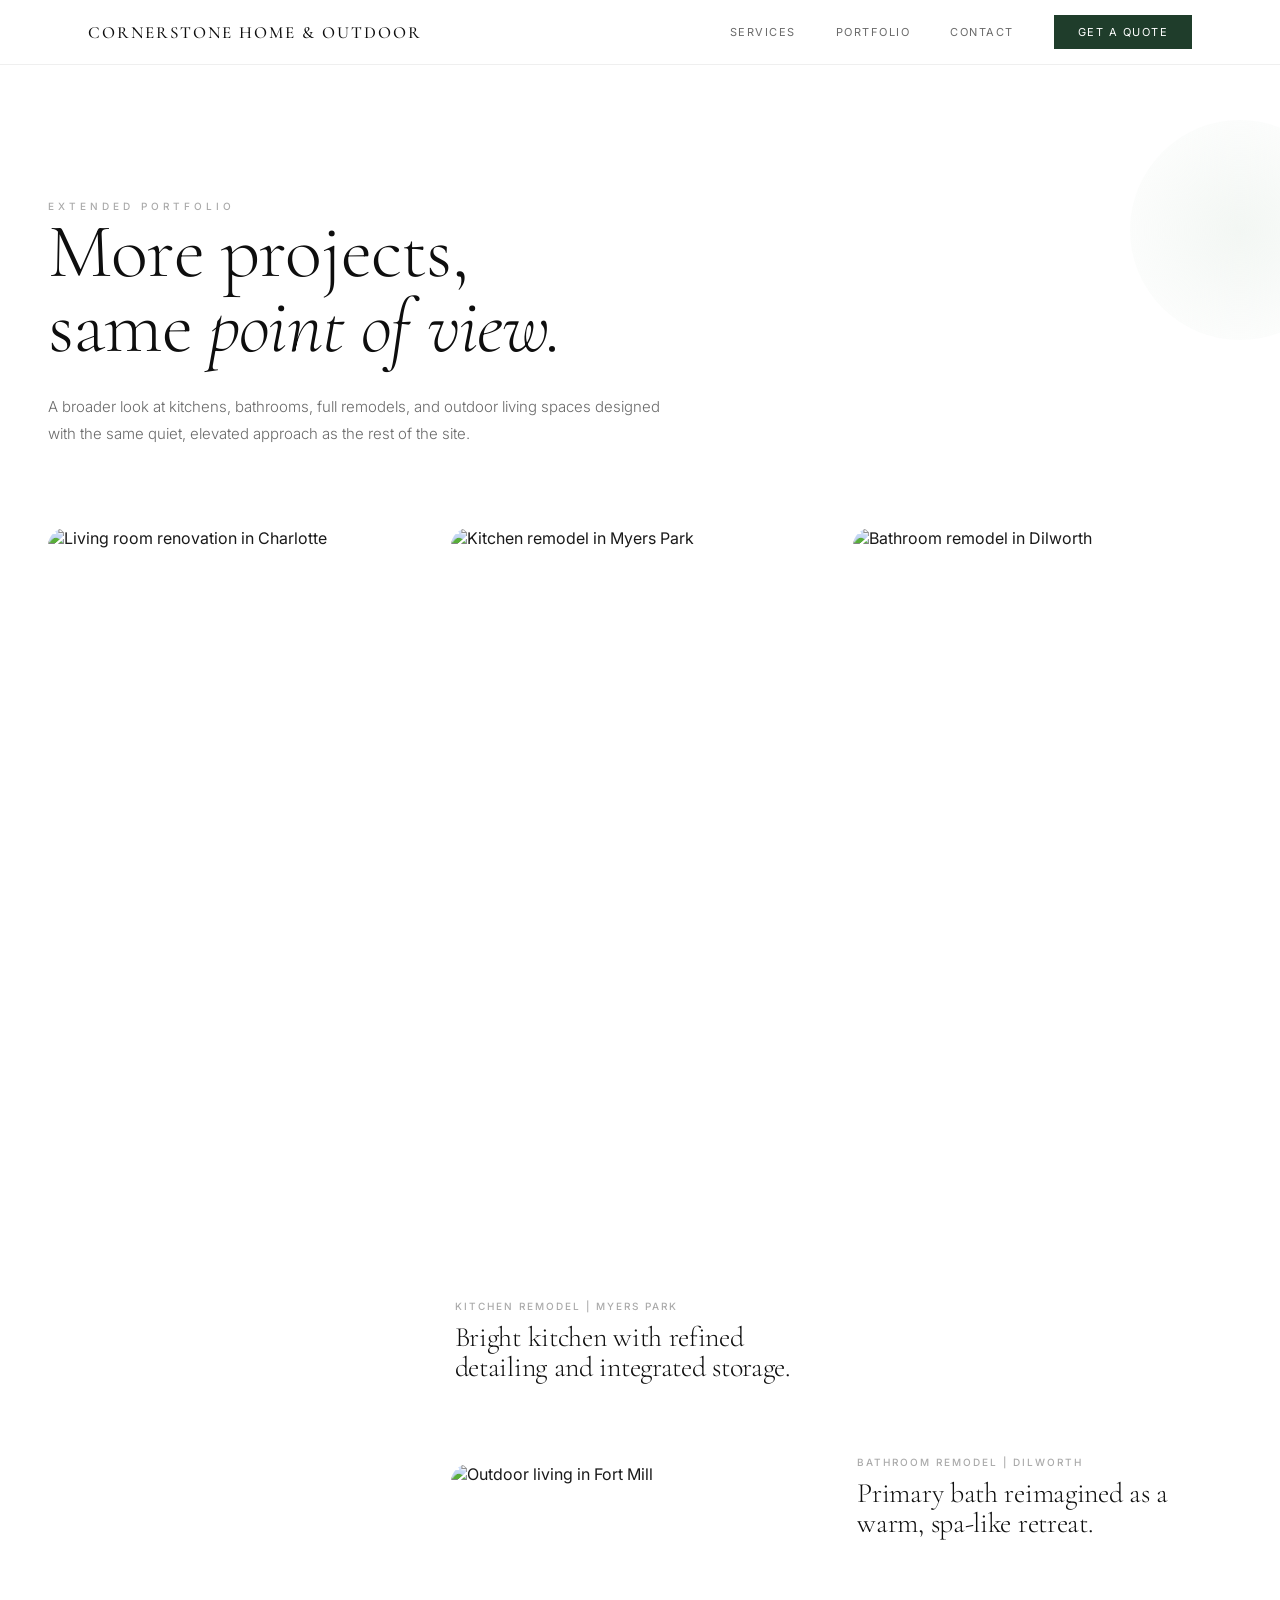
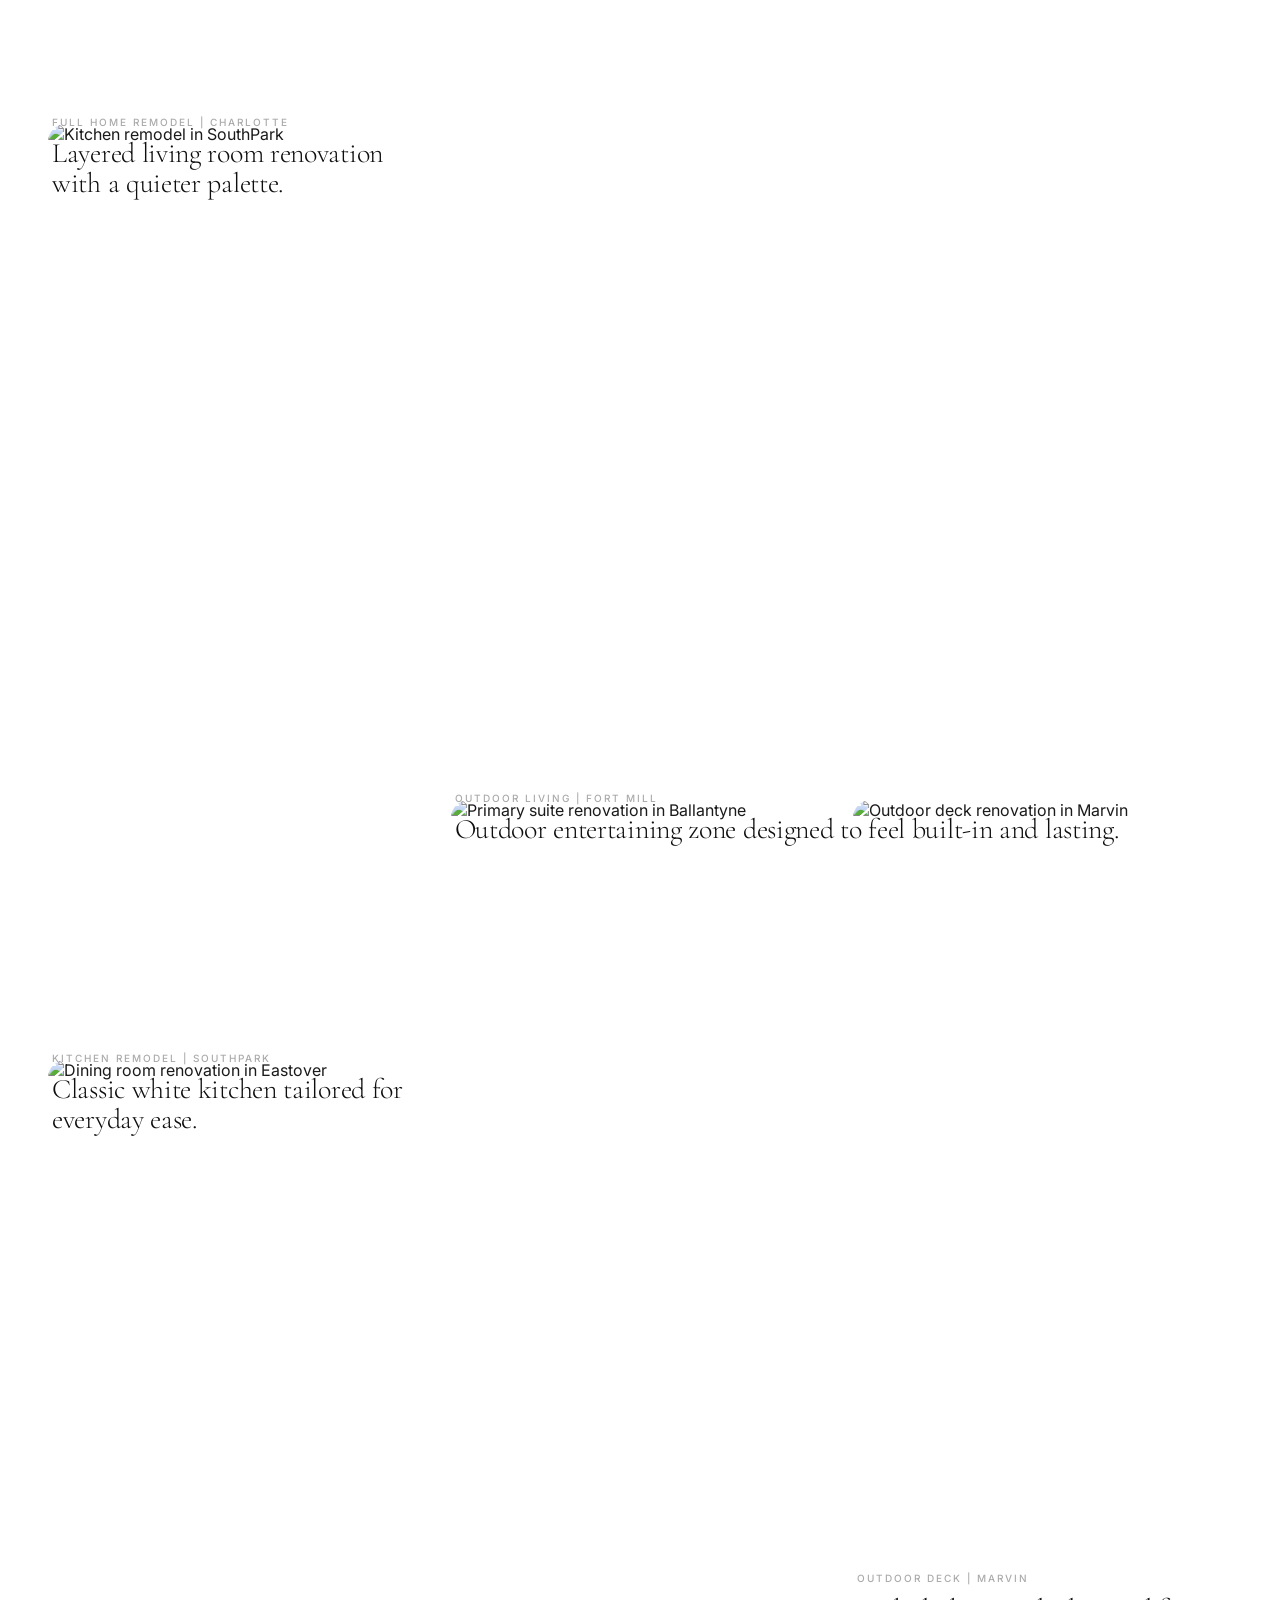
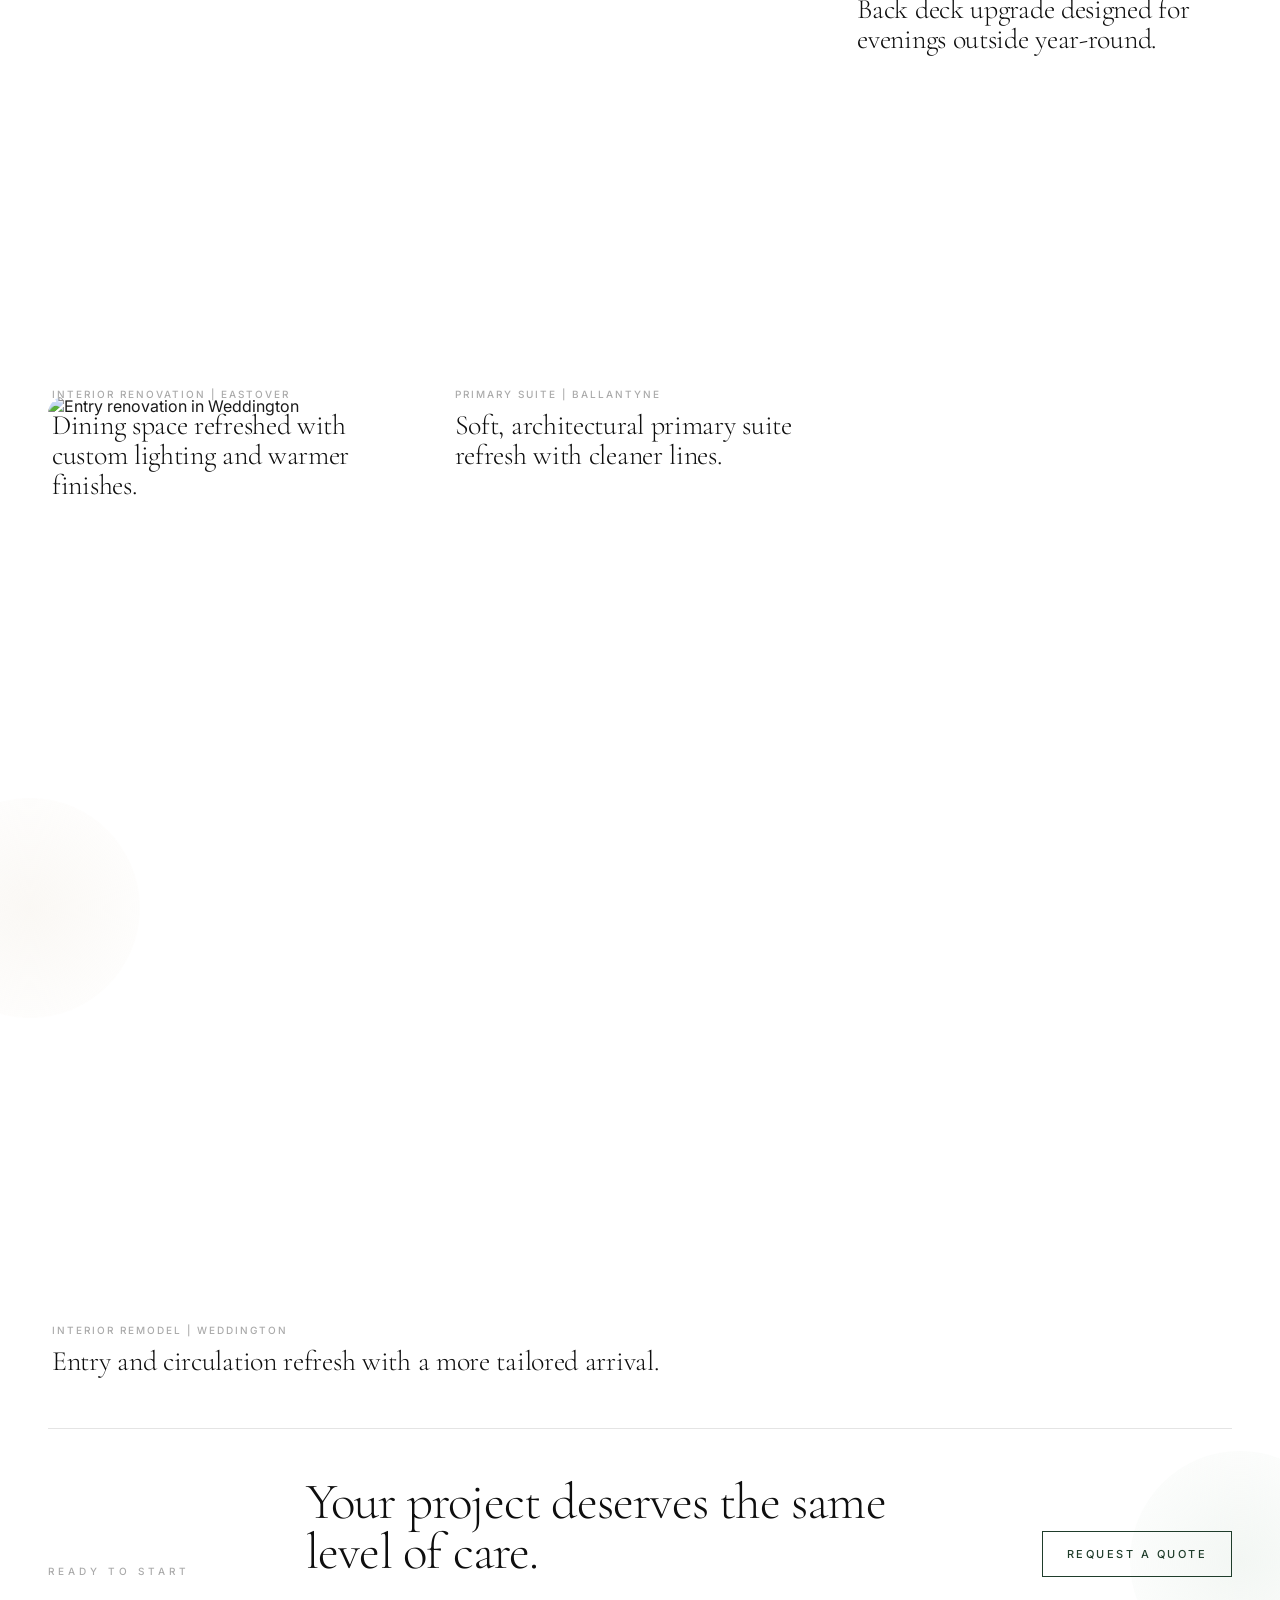
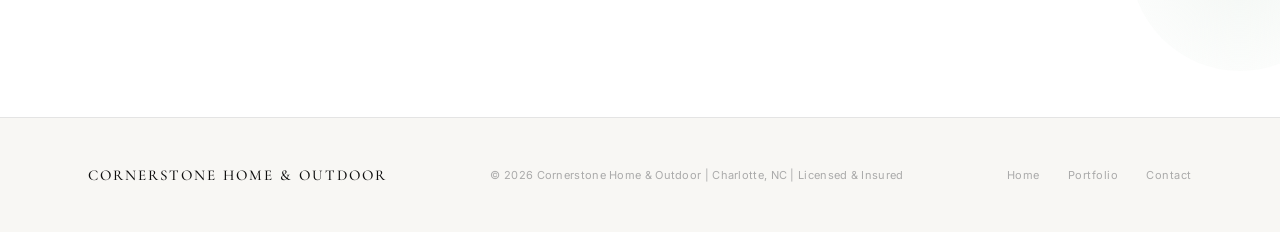
==== portfolio.html @ ad40b2ea "Create Cornerstone website" ====
<!DOCTYPE html>
<html lang="en">
  <head>
    <meta charset="UTF-8" />
    <meta name="viewport" content="width=device-width, initial-scale=1.0" />
    <title>Portfolio | Cornerstone Home &amp; Outdoor</title>
    <meta
      name="description"
      content="Explore a wider selection of kitchen, bath, full remodel, and outdoor living projects by Cornerstone Home & Outdoor."
    />
    <link rel="preconnect" href="https://fonts.googleapis.com" />
    <link rel="preconnect" href="https://fonts.gstatic.com" crossorigin />
    <link
      href="https://fonts.googleapis.com/css2?family=Cormorant+Garamond:ital,wght@0,300;0,400;0,500;0,600;1,300;1,400;1,500&amp;family=Inter:wght@300;400;500&amp;display=swap"
      rel="stylesheet"
    />
    <link rel="stylesheet" href="./styles/main.css" />
  </head>
  <body class="has-color-pops">
    <nav>
      <div class="nav-inner">
        <a class="nav-logo" href="./index.html">Cornerstone Home &amp; Outdoor</a>
        <div class="nav-right">
          <a href="./index.html#services">Services</a>
          <a href="./portfolio.html">Portfolio</a>
          <a href="./index.html#estimate">Contact</a>
          <a href="./index.html#estimate" class="cta">Get a Quote</a>
        </div>
      </div>
    </nav>

    <main class="portfolio-page">
      <section class="portfolio-hero" data-reveal>
        <div class="portfolio-hero-inner">
          <span class="kicker">Extended Portfolio</span>
          <h1>
            More projects,<br />
            same <em>point of view.</em>
          </h1>
          <p>
            A broader look at kitchens, bathrooms, full remodels, and outdoor
            living spaces designed with the same quiet, elevated approach as
            the rest of the site.
          </p>
        </div>
      </section>

      <section class="portfolio-page-grid-section" data-reveal>
        <div class="portfolio-page-grid">
          <article class="portfolio-page-card tile-tall">
            <img
              src="https://images.unsplash.com/photo-1564078516393-cf04bd966897?q=80&amp;w=1374&amp;auto=format&amp;fit=crop&amp;ixlib=rb-4.1.0&amp;ixid=M3wxMjA3fDB8MHxwaG90by1wYWdlfHx8fGVufDB8fHx8fA%3D%3D"
              alt="Living room renovation in Charlotte"
              loading="lazy"
            />
            <div class="portfolio-page-copy">
              <span class="portfolio-page-tag">Full Home Remodel | Charlotte</span>
              <h2>Layered living room renovation with a quieter palette.</h2>
            </div>
          </article>
          <article class="portfolio-page-card tile-short">
            <img
              src="https://plus.unsplash.com/premium_photo-1676927898757-62a68132d483?q=80&amp;w=986&amp;auto=format&amp;fit=crop&amp;ixlib=rb-4.1.0&amp;ixid=M3wxMjA3fDB8MHxwaG90by1wYWdlfHx8fGVufDB8fHx8fA%3D%3D"
              alt="Kitchen remodel in Myers Park"
              loading="lazy"
            />
            <div class="portfolio-page-copy">
              <span class="portfolio-page-tag">Kitchen Remodel | Myers Park</span>
              <h2>Bright kitchen with refined detailing and integrated storage.</h2>
            </div>
          </article>
          <article class="portfolio-page-card">
            <img
              src="https://images.unsplash.com/photo-1609280069904-ab36feb3f20c?w=1400&amp;auto=format&amp;fit=crop&amp;q=60&amp;ixlib=rb-4.1.0&amp;ixid=M3wxMjA3fDB8MHxzZWFyY2h8OTF8fGJhdGhyb29tfGVufDB8fDB8fHww"
              alt="Bathroom remodel in Dilworth"
              loading="lazy"
            />
            <div class="portfolio-page-copy">
              <span class="portfolio-page-tag">Bathroom Remodel | Dilworth</span>
              <h2>Primary bath reimagined as a warm, spa-like retreat.</h2>
            </div>
          </article>
          <article class="portfolio-page-card tile-wide">
            <img
              src="https://plus.unsplash.com/premium_photo-1686167991356-b60859d9a34f?q=80&amp;w=987&amp;auto=format&amp;fit=crop&amp;ixlib=rb-4.1.0&amp;ixid=M3wxMjA3fDB8MHxwaG90by1wYWdlfHx8fGVufDB8fHx8fA%3D%3D"
              alt="Outdoor living in Fort Mill"
              loading="lazy"
            />
            <div class="portfolio-page-copy">
              <span class="portfolio-page-tag">Outdoor Living | Fort Mill</span>
              <h2>Outdoor entertaining zone designed to feel built-in and lasting.</h2>
            </div>
          </article>
          <article class="portfolio-page-card">
            <img
              src="https://images.unsplash.com/photo-1484154218962-a197022b5858?q=80&amp;w=1740&amp;auto=format&amp;fit=crop"
              alt="Kitchen remodel in SouthPark"
              loading="lazy"
            />
            <div class="portfolio-page-copy">
              <span class="portfolio-page-tag">Kitchen Remodel | SouthPark</span>
              <h2>Classic white kitchen tailored for everyday ease.</h2>
            </div>
          </article>
          <article class="portfolio-page-card tile-tall">
            <img
              src="https://images.unsplash.com/photo-1505693416388-ac5ce068fe85?q=80&amp;w=1600&amp;auto=format&amp;fit=crop"
              alt="Primary suite renovation in Ballantyne"
              loading="lazy"
            />
            <div class="portfolio-page-copy">
              <span class="portfolio-page-tag">Primary Suite | Ballantyne</span>
              <h2>Soft, architectural primary suite refresh with cleaner lines.</h2>
            </div>
          </article>
          <article class="portfolio-page-card tile-short">
            <img
              src="https://images.unsplash.com/photo-1513694203232-719a280e022f?q=80&amp;w=1600&amp;auto=format&amp;fit=crop"
              alt="Outdoor deck renovation in Marvin"
              loading="lazy"
            />
            <div class="portfolio-page-copy">
              <span class="portfolio-page-tag">Outdoor Deck | Marvin</span>
              <h2>Back deck upgrade designed for evenings outside year-round.</h2>
            </div>
          </article>
          <article class="portfolio-page-card">
            <img
              src="https://images.unsplash.com/photo-1494526585095-c41746248156?q=80&amp;w=1600&amp;auto=format&amp;fit=crop"
              alt="Dining room renovation in Eastover"
              loading="lazy"
            />
            <div class="portfolio-page-copy">
              <span class="portfolio-page-tag">Interior Renovation | Eastover</span>
              <h2>Dining space refreshed with custom lighting and warmer finishes.</h2>
            </div>
          </article>
          <article class="portfolio-page-card tile-wide">
            <img
              src="https://images.unsplash.com/photo-1600607687939-ce8a6c25118c?q=80&amp;w=1600&amp;auto=format&amp;fit=crop"
              alt="Entry renovation in Weddington"
              loading="lazy"
            />
            <div class="portfolio-page-copy">
              <span class="portfolio-page-tag">Interior Remodel | Weddington</span>
              <h2>Entry and circulation refresh with a more tailored arrival.</h2>
            </div>
          </article>
        </div>
      </section>

      <section class="portfolio-page-cta" data-reveal>
        <div class="portfolio-page-cta-inner">
          <span class="kicker">Ready to Start</span>
          <h2>Your project deserves the same level of care.</h2>
          <a href="./index.html#estimate" class="text-link">Request a Quote</a>
        </div>
      </section>
    </main>

    <footer>
      <div class="footer-inner">
        <div class="footer-logo">Cornerstone Home &amp; Outdoor</div>
        <div class="footer-copy">
          <span id="current-year"></span> Cornerstone Home &amp; Outdoor |
          Charlotte, NC | Licensed &amp; Insured
        </div>
        <div class="footer-links">
          <a href="./index.html">Home</a>
          <a href="./portfolio.html">Portfolio</a>
          <a href="./index.html#estimate">Contact</a>
        </div>
      </div>
    </footer>

    <script src="./scripts/main.js"></script>
  </body>
</html>
---- styles/main.css ----
:root {
  --green: #1f3d2b;
  --green-2: #2a5239;
  --sage: #dce7de;
  --sand: #efe7db;
  --black: #0e0e0e;
  --ink: #1a1a1a;
  --gray: #6a6a6a;
  --gray-lt: #aaaaaa;
  --rule: #e4e4e4;
  --bg: #ffffff;
  --bg-warm: #f8f7f4;
}

*,
*::before,
*::after {
  box-sizing: border-box;
  margin: 0;
  padding: 0;
}

html {
  scroll-behavior: smooth;
}

body {
  font-family: "Inter", sans-serif;
  color: var(--ink);
  background: var(--bg);
  -webkit-font-smoothing: antialiased;
  overflow-x: hidden;
}

.has-color-pops section,
.has-color-pops .stats-bar,
.has-color-pops .areas-section,
.has-color-pops footer {
  position: relative;
}

.has-color-pops section::before,
.has-color-pops .stats-bar::before,
.has-color-pops .areas-section::before {
  content: "";
  position: absolute;
  width: 220px;
  height: 220px;
  border-radius: 50%;
  pointer-events: none;
  z-index: 0;
  opacity: 0.7;
  background: radial-gradient(circle, rgba(220, 231, 222, 0.5), rgba(220, 231, 222, 0));
}

.has-color-pops section:nth-of-type(odd)::before,
.has-color-pops .stats-bar::before {
  top: 8%;
  right: -70px;
  animation: floatGlowOne 14s ease-in-out infinite;
}

.has-color-pops section:nth-of-type(even)::before,
.has-color-pops .areas-section::before {
  bottom: 10%;
  left: -80px;
  background: radial-gradient(circle, rgba(239, 231, 219, 0.42), rgba(239, 231, 219, 0));
  animation: floatGlowTwo 16s ease-in-out infinite;
}

[data-reveal] {
  opacity: 0.001;
  transform: translateY(26px);
  filter: blur(10px);
  will-change: transform, opacity, filter;
  transition: opacity 1.1s cubic-bezier(0.22, 1, 0.36, 1),
    transform 1.1s cubic-bezier(0.22, 1, 0.36, 1),
    filter 1.1s cubic-bezier(0.22, 1, 0.36, 1);
}

[data-reveal].is-visible {
  opacity: 1;
  transform: translateY(0);
  filter: blur(0);
}

img {
  max-width: 100%;
}

.wrap {
  max-width: 1200px;
  margin: 0 auto;
  padding: 0 48px;
}

.kicker {
  font-size: 10px;
  font-weight: 500;
  letter-spacing: 4px;
  text-transform: uppercase;
  color: var(--gray-lt);
}

nav {
  position: fixed;
  top: 0;
  left: 0;
  right: 0;
  z-index: 300;
  background: rgba(255, 255, 255, 0.92);
  backdrop-filter: blur(12px);
  -webkit-backdrop-filter: blur(12px);
  border-bottom: 1px solid rgba(228, 228, 228, 0.6);
}

.nav-inner {
  max-width: 1200px;
  margin: 0 auto;
  padding: 0 48px;
  min-height: 64px;
  display: flex;
  align-items: center;
  justify-content: space-between;
}

.nav-logo,
.footer-logo {
  font-family: "Cormorant Garamond", serif;
  letter-spacing: 2px;
  text-transform: uppercase;
  color: var(--black);
  text-decoration: none;
}

.nav-logo {
  font-size: 17px;
  font-weight: 500;
}

.nav-right {
  display: flex;
  align-items: center;
  gap: 40px;
}

.nav-right a {
  font-size: 11px;
  font-weight: 400;
  letter-spacing: 1.5px;
  text-transform: uppercase;
  color: var(--gray);
  text-decoration: none;
  transition: color 0.2s, background 0.2s;
}

.nav-right a:hover {
  color: var(--black);
}

.nav-right .cta {
  background: var(--green);
  color: #fff;
  padding: 10px 24px;
  letter-spacing: 1.5px;
}

.nav-right .cta:hover {
  background: var(--green-2);
  color: #fff;
}

.hero {
  margin-top: 84px;
  position: relative;
}

.hero--main {
  position: relative;
  height: 100vh;
  min-height: 600px;
  max-height: 1000px;
}

.hero-bg,
.hero-overlay {
  position: absolute;
  inset: 0;
}

.hero-bg {
  z-index: 0;
}

.hero-bg img {
  width: 100%;
  height: 100%;
  object-fit: cover;
  object-position: center 55%;
  display: block;
}

.hero-overlay {
  z-index: 1;
  background: linear-gradient(
    to top,
    rgba(0, 0, 0, 0.24) 0%,
    rgba(0, 0, 0, 0.16) 30%,
    rgba(0, 0, 0, 0.1) 55%,
    rgba(0, 0, 0, 0.04) 75%,
    rgba(0, 0, 0, 0) 100%
  );
}

.hero-content {
  position: relative;
  z-index: 2;
  width: 100%;
  padding: 60px 48px 72px;
  max-width: 1200px;
  margin: 0 auto;
}

.hero h1,
.intro-body h2,
.services-left h2,
.work-header h2,
.process-header h2,
.t-header h2,
.cta-left h2,
.cta-phone,
.stat-num,
.p-step h4,
.t-quote {
  font-family: "Cormorant Garamond", serif;
}

.hero h1 {
  position: relative;
  font-size: clamp(56px, 8vw, 112px);
  font-weight: 300;
  line-height: 0.95;
  color: #fff;
  letter-spacing: -1px;
  max-width: 900px;
  margin-bottom: 36px;
  text-shadow:
    0 1px 2px rgba(0, 0, 0, 0.12),
    0 10px 28px rgba(0, 0, 0, 0.18);
}

.hero h1::after {
  content: "";
  position: absolute;
  left: -18px;
  top: -18px;
  width: min(78vw, 760px);
  height: calc(100% + 36px);
  background: radial-gradient(
    ellipse at 20% 30%,
    rgba(28, 28, 28, 0.18) 0%,
    rgba(28, 28, 28, 0.08) 38%,
    rgba(28, 28, 28, 0) 75%
  );
  filter: blur(14px);
  z-index: -1;
  pointer-events: none;
}

.hero h1 em,
.intro-body h2 em,
.services-left h2 em,
.work-header h2 em,
.process-header h2 em,
.t-header h2 em,
.cta-left h2 em {
  font-style: italic;
  font-weight: 300;
}

.hero-sub {
  display: flex;
  align-items: center;
  gap: 40px;
  flex-wrap: wrap;
}

.hero-sub p {
  font-size: 15px;
  font-weight: 300;
  color: rgba(255, 255, 255, 0.7);
  max-width: 400px;
  line-height: 1.75;
}

.hero-lede {
  max-width: 430px;
}

.hero-lede-overlay {
  display: inline;
  padding: 7px 11px;
  background: rgba(68, 68, 68, 0.28);
  backdrop-filter: blur(4px);
  -webkit-backdrop-filter: blur(4px);
  text-shadow: 0 1px 8px rgba(0, 0, 0, 0.14);
  box-decoration-break: clone;
  -webkit-box-decoration-break: clone;
}

.hero-btns {
  display: flex;
  gap: 16px;
  flex-wrap: wrap;
}

.btn-white,
.btn-ghost,
.text-link {
  text-decoration: none;
  text-transform: uppercase;
}

.btn-white,
.btn-ghost {
  font-size: 11px;
  font-weight: 500;
  letter-spacing: 2px;
  padding: 15px 32px;
}

.btn-white {
  background: #fff;
  color: var(--black);
  position: relative;
  overflow: hidden;
}

.btn-white,
.btn-ghost,
.text-link,
.nav-right .cta,
.form-submit {
  animation: buttonPresence 7s ease-in-out infinite;
}

.btn-white:hover {
  background: var(--green);
  color: #fff;
}

.btn-pulse {
  animation: buttonPresence 7s ease-in-out infinite;
}

.btn-pulse::after {
  content: "";
  position: absolute;
  inset: 0;
  background: linear-gradient(
    110deg,
    transparent 0%,
    rgba(255, 255, 255, 0.04) 42%,
    rgba(255, 255, 255, 0.18) 50%,
    rgba(255, 255, 255, 0.04) 58%,
    transparent 100%
  );
  transform: translateX(-140%);
  animation: buttonShine 7s ease-in-out infinite;
}

.btn-ghost {
  background: transparent;
  color: #fff;
  border: 1px solid rgba(255, 255, 255, 0.4);
}

.btn-ghost:hover {
  background: rgba(255, 255, 255, 0.1);
  border-color: #fff;
}

.stats-bar {
  border-bottom: 1px solid var(--rule);
  background: var(--bg);
}

.stats-inner {
  max-width: 1200px;
  margin: 0 auto;
  padding: 0 48px;
  display: grid;
  grid-template-columns: repeat(4, 1fr);
}

.stat-item {
  padding: 40px 0;
  border-right: 1px solid var(--rule);
  text-align: center;
}

.stat-item:last-child {
  border-right: none;
}

.stat-num {
  font-size: 52px;
  font-weight: 300;
  color: var(--black);
  line-height: 1;
  margin-bottom: 8px;
  letter-spacing: -1px;
}

.stat-label {
  font-size: 10px;
  font-weight: 500;
  letter-spacing: 2.5px;
  text-transform: uppercase;
  color: var(--gray-lt);
}

.intro-section {
  padding: 140px 48px;
  max-width: 1200px;
  margin: 0 auto;
  display: grid;
  grid-template-columns: 200px 1fr;
  gap: 80px;
}

.intro-aside {
  padding-top: 8px;
}

.intro-aside p {
  font-size: 11px;
  font-weight: 500;
  letter-spacing: 3px;
  text-transform: uppercase;
  color: var(--gray-lt);
  line-height: 2;
}

.intro-body h2,
.work-header h2,
.process-header h2,
.cta-left h2 {
  font-size: clamp(38px, 5vw, 68px);
  font-weight: 300;
  line-height: 1.1;
  color: var(--black);
  letter-spacing: -0.5px;
  margin-bottom: 40px;
}

.intro-body p,
.process-header p,
.cta-left p {
  font-size: 15px;
  font-weight: 300;
  color: var(--gray);
  line-height: 1.85;
}

.intro-body p {
  max-width: 580px;
  margin-bottom: 28px;
}

.intro-body .text-link,
.split-text .text-link {
  margin-top: 24px;
}

.text-link {
  display: inline-flex;
  align-items: center;
  justify-content: center;
  font-size: 11px;
  font-weight: 500;
  letter-spacing: 2.5px;
  color: var(--green);
  background: transparent;
  border: 1px solid var(--green);
  padding: 14px 24px;
  min-height: 46px;
  transition: background 0.2s, color 0.2s, border-color 0.2s,
    transform 0.2s;
  position: relative;
  overflow: hidden;
}

.text-link::after,
.nav-right .cta::after,
.form-submit::after,
.btn-ghost::after {
  content: "";
  position: absolute;
  inset: 0;
  background: linear-gradient(
    110deg,
    transparent 0%,
    rgba(255, 255, 255, 0.02) 42%,
    rgba(255, 255, 255, 0.14) 50%,
    rgba(255, 255, 255, 0.02) 58%,
    transparent 100%
  );
  transform: translateX(-150%);
  animation: buttonShine 7s ease-in-out infinite;
  pointer-events: none;
}

.text-link:hover {
  background: var(--green);
  color: #fff;
  border-color: var(--green);
  transform: translateY(-1px);
}

.services-section {
  border-top: 1px solid var(--rule);
  border-bottom: 1px solid var(--rule);
}

.services-inner {
  max-width: 1200px;
  margin: 0 auto;
  padding: 0 48px;
  display: grid;
  grid-template-columns: 320px 1fr;
}

.services-left {
  border-right: 1px solid var(--rule);
  padding: 80px 60px 80px 0;
}

.services-highlight h2 {
  position: relative;
  display: inline-block;
}

.services-highlight h2::after {
  content: "";
  position: absolute;
  left: -10px;
  right: -16px;
  bottom: 4px;
  height: 18px;
  background: linear-gradient(
    90deg,
    rgba(220, 231, 222, 0),
    rgba(220, 231, 222, 0.95),
    rgba(220, 231, 222, 0)
  );
  z-index: -1;
  transform-origin: left center;
  animation: headingGlow 3.4s ease-in-out infinite;
}

.services-left h2 {
  font-size: 42px;
  font-weight: 300;
  line-height: 1.15;
  color: var(--black);
  margin-top: 28px;
}

.services-right {
  padding: 80px 0 80px 60px;
}

.service-row {
  display: grid;
  grid-template-columns: 60px 1fr auto;
  align-items: baseline;
  gap: 24px;
  padding: 28px 0;
  border-bottom: 1px solid var(--rule);
  transition: transform 0.45s ease, background 0.45s ease, border-color 0.45s ease;
}

.service-row:hover {
  transform: translateX(2px);
  background: linear-gradient(90deg, rgba(220, 231, 222, 0.18), rgba(220, 231, 222, 0));
}

.service-row:first-child {
  border-top: 1px solid var(--rule);
}

.s-num {
  font-size: 11px;
  color: var(--gray-lt);
  letter-spacing: 1.5px;
  font-weight: 400;
}

.s-body h3 {
  font-family: "Cormorant Garamond", serif;
  font-size: 26px;
  font-weight: 400;
  color: var(--black);
  margin-bottom: 6px;
}

.s-body p {
  font-size: 13px;
  font-weight: 300;
  color: var(--gray);
  line-height: 1.75;
  max-width: 460px;
}

.s-arrow {
  font-size: 18px;
  color: var(--gray-lt);
}

.split-tag {
  font-size: 10px;
  font-weight: 500;
  letter-spacing: 3.5px;
  text-transform: uppercase;
  color: var(--gray-lt);
  margin-bottom: 28px;
}

.split-section {
  display: grid;
  grid-template-columns: 1fr 1fr;
  min-height: 680px;
}

.split-section.reverse {
  direction: rtl;
}

.split-section.reverse > * {
  direction: ltr;
}

.split-img {
  overflow: hidden;
}

.split-img img {
  width: 100%;
  height: 100%;
  object-fit: cover;
  display: block;
  transition: transform 0.7s ease;
}

.split-section:hover .split-img img {
  transform: scale(1.04);
}

.split-text {
  display: flex;
  flex-direction: column;
  justify-content: center;
  padding: 80px 72px;
  background: var(--bg);
}

.split-text.warm {
  background: var(--bg-warm);
}

.split-text h2 {
  font-size: clamp(34px, 3.5vw, 52px);
  font-weight: 300;
  line-height: 1.15;
  color: var(--black);
  letter-spacing: -0.3px;
  margin-bottom: 24px;
}

.work-section {
  padding: 140px 0;
  max-width: 1200px;
  margin: 0 auto;
}

.work-header {
  display: flex;
  justify-content: space-between;
  align-items: flex-end;
  margin-bottom: 40px;
  padding: 0 48px;
}

.work-header h2 {
  margin-bottom: 18px;
}

.gallery-kicker,
.process-kicker {
  display: block;
  margin-bottom: 16px;
}

.stories-gallery {
  overflow: hidden;
  padding: 8px 0;
  scrollbar-width: none;
  -ms-overflow-style: none;
}

.stories-gallery::-webkit-scrollbar {
  display: none;
}

.stories-track {
  display: flex;
  gap: 18px;
  padding: 0 48px;
  width: max-content;
  will-change: transform;
}

.story-card {
  position: relative;
  width: 300px;
  height: 560px;
  border-radius: 18px;
  overflow: hidden;
  flex-shrink: 0;
  background: #ececec;
  transition: transform 0.25s ease;
  box-shadow: 0 10px 30px rgba(0, 0, 0, 0.08);
}

.story-card:hover {
  transform: translateY(-6px) scale(1.01);
}

.story-card img {
  width: 100%;
  height: 100%;
  object-fit: cover;
  object-position: center;
}

.story-card::after {
  content: "";
  position: absolute;
  inset: 0;
  background: linear-gradient(
    to top,
    rgba(0, 0, 0, 0.45) 0%,
    rgba(0, 0, 0, 0.05) 35%,
    rgba(0, 0, 0, 0) 60%
  );
}

.story-label {
  position: absolute;
  left: 18px;
  bottom: 18px;
  z-index: 2;
  font-size: 10px;
  letter-spacing: 2px;
  text-transform: uppercase;
  color: rgba(255, 255, 255, 0.88);
}

.gallery-footer {
  padding: 32px 48px 0;
  display: flex;
  justify-content: center;
}

.process-section {
  background: var(--bg-warm);
  padding: 140px 0;
  border-top: 1px solid var(--rule);
  border-bottom: 1px solid var(--rule);
}

.process-inner {
  max-width: 1200px;
  margin: 0 auto;
  padding: 0 48px;
}

.process-intro,
.cta-highlight {
  font-size: 13px;
  font-weight: 500;
  letter-spacing: 2px;
  text-transform: uppercase;
  color: #5a5a5a;
  margin-bottom: 24px;
  line-height: 1.6;
}

.process-header {
  display: grid;
  grid-template-columns: 1fr 1fr;
  gap: 80px;
  margin-bottom: 80px;
  align-items: end;
}

.process-steps {
  display: grid;
  grid-template-columns: repeat(4, 1fr);
  border-top: 1px solid var(--rule);
}

.p-step {
  position: relative;
  padding: 80px 40px 48px;
  border-right: 1px solid var(--rule);
}

.p-step:last-child {
  border-right: none;
}

.p-num {
  position: absolute;
  top: 10px;
  left: 30px;
  font-family: "Cormorant Garamond", serif;
  font-size: 100px;
  font-weight: 300;
  color: rgba(31, 61, 43, 0.13);
  line-height: 1;
  letter-spacing: -2px;
  pointer-events: none;
}

.p-step h4 {
  font-size: 22px;
  font-weight: 400;
  color: var(--black);
  margin-bottom: 20px;
  position: relative;
  z-index: 2;
}

.p-step p {
  font-size: 13px;
  font-weight: 300;
  color: var(--gray);
  line-height: 1.8;
  position: relative;
  z-index: 2;
}

.testimonials-section {
  padding: 140px 48px;
  max-width: 1200px;
  margin: 0 auto;
}

.t-header {
  display: flex;
  justify-content: space-between;
  align-items: flex-end;
  margin-bottom: 80px;
  border-bottom: 1px solid var(--rule);
  padding-bottom: 40px;
}

.t-header h2 {
  font-size: clamp(32px, 4vw, 56px);
  font-weight: 300;
  letter-spacing: -0.5px;
}

.testimonials-list {
  display: flex;
  flex-direction: column;
}

.testimonial-row {
  display: grid;
  grid-template-columns: 200px 1fr 200px;
  gap: 60px;
  padding: 56px 0;
  border-bottom: 1px solid var(--rule);
  align-items: start;
}

.t-name {
  font-size: 13px;
  font-weight: 500;
  color: var(--black);
  margin-bottom: 4px;
}

.t-loc {
  font-size: 11px;
  color: var(--gray-lt);
  letter-spacing: 1px;
}

.t-quote {
  font-size: 26px;
  font-weight: 300;
  font-style: italic;
  color: var(--black);
  line-height: 1.55;
  letter-spacing: -0.2px;
}

.t-project {
  text-align: right;
  font-size: 10px;
  font-weight: 500;
  letter-spacing: 2px;
  text-transform: uppercase;
  color: var(--gray-lt);
  line-height: 1.8;
  padding-top: 4px;
}

.areas-section {
  border-top: 1px solid var(--rule);
  padding: 56px 48px;
}

.areas-inner {
  max-width: 1200px;
  margin: 0 auto;
  display: flex;
  gap: 80px;
  align-items: center;
}

.areas-label {
  font-size: 10px;
  font-weight: 500;
  letter-spacing: 3px;
  text-transform: uppercase;
  color: var(--gray-lt);
  white-space: nowrap;
  flex-shrink: 0;
}

.areas-divider {
  width: 1px;
  height: 40px;
  background: var(--rule);
  flex-shrink: 0;
}

.areas-tags {
  display: flex;
  flex-wrap: wrap;
  gap: 8px;
}

.area-tag {
  font-size: 12px;
  font-weight: 300;
  color: var(--gray);
  border: 1px solid var(--rule);
  padding: 6px 16px;
  letter-spacing: 0.3px;
}

.cta-section {
  padding: 140px 48px;
  border-top: 1px solid var(--rule);
}

.cta-inner {
  max-width: 1200px;
  margin: 0 auto;
  display: grid;
  grid-template-columns: 1fr 520px;
  gap: 120px;
  align-items: start;
}

.cta-left h2 {
  font-size: clamp(42px, 5.5vw, 80px);
  line-height: 1;
  letter-spacing: -1px;
  color: var(--black);
  margin-bottom: 36px;
}

.cta-left p {
  margin-bottom: 18px;
  max-width: 420px;
}

.cta-phone {
  display: block;
  font-size: 36px;
  font-weight: 300;
  color: var(--black);
  text-decoration: none;
  margin: 24px 0 6px;
  letter-spacing: -0.5px;
}

.cta-phone:hover {
  color: var(--green);
}

.cta-phone-label {
  font-size: 10px;
  font-weight: 500;
  letter-spacing: 2.5px;
  text-transform: uppercase;
  color: var(--gray-lt);
}

.estimate-form {
  display: flex;
  flex-direction: column;
}

.form-row-2 {
  display: grid;
  grid-template-columns: 1fr 1fr;
}

.field {
  position: relative;
  border: 1px solid var(--rule);
  margin: -1px 0 0 -1px;
}

.field label {
  display: block;
  font-size: 9px;
  font-weight: 500;
  letter-spacing: 2.5px;
  text-transform: uppercase;
  color: var(--gray-lt);
  padding: 16px 20px 0;
}

.field input,
.field select,
.field textarea {
  display: block;
  width: 100%;
  padding: 6px 20px 16px;
  background: transparent;
  border: none;
  outline: none;
  font-family: "Inter", sans-serif;
  font-size: 14px;
  font-weight: 300;
  color: var(--black);
  appearance: none;
}

.field textarea {
  min-height: 100px;
  resize: vertical;
}

.field:focus-within {
  border-color: var(--green);
  z-index: 1;
}

.form-submit {
  background: var(--green);
  color: #fff;
  border: 1px solid var(--green);
  padding: 20px;
  font-family: "Inter", sans-serif;
  font-size: 11px;
  font-weight: 500;
  letter-spacing: 3px;
  text-transform: uppercase;
  cursor: pointer;
  transition: background 0.2s;
}

.form-submit:hover {
  background: var(--green-2);
}

.form-note {
  font-size: 10px;
  color: var(--gray-lt);
  text-align: center;
  padding: 14px 0 0;
  letter-spacing: 0.5px;
}

footer {
  border-top: 1px solid var(--rule);
  background: var(--bg-warm);
  padding: 48px 0;
}

.footer-inner {
  max-width: 1200px;
  margin: 0 auto;
  padding: 0 48px;
  display: flex;
  justify-content: space-between;
  align-items: center;
  flex-wrap: wrap;
  gap: 20px;
}

.footer-logo {
  font-size: 15px;
  font-weight: 500;
}

.footer-copy {
  font-size: 11px;
  color: var(--gray-lt);
  letter-spacing: 0.3px;
}

.footer-links {
  display: flex;
  gap: 28px;
}

.footer-links a {
  font-size: 11px;
  color: var(--gray-lt);
  text-decoration: none;
  letter-spacing: 0.5px;
}

.footer-links a:hover {
  color: var(--black);
}

.sticky-mobile {
  display: none;
  position: fixed;
  bottom: 0;
  left: 0;
  right: 0;
  background: var(--green);
  padding: 16px;
  z-index: 999;
}

.sticky-mobile a {
  display: block;
  color: #fff;
  font-size: 11px;
  font-weight: 500;
  letter-spacing: 2.5px;
  text-transform: uppercase;
  text-align: center;
  text-decoration: none;
}

.thank-you-page {
  min-height: 100vh;
  display: grid;
  place-items: center;
  padding: 24px;
  background: var(--bg-warm);
}

.thank-you-card {
  width: min(100%, 720px);
  padding: 56px 40px;
  background: var(--bg);
  border: 1px solid var(--rule);
  text-align: center;
}

.thank-you-card h1 {
  font-family: "Cormorant Garamond", serif;
  font-size: clamp(42px, 6vw, 72px);
  font-weight: 300;
  line-height: 1;
  letter-spacing: -0.8px;
  color: var(--black);
  margin: 24px 0;
}

.thank-you-card p {
  max-width: 520px;
  margin: 0 auto 32px;
  font-size: 16px;
  font-weight: 300;
  line-height: 1.8;
  color: var(--gray);
}

.thank-you-button {
  display: inline-block;
}

.portfolio-page {
  margin-top: 84px;
}

.portfolio-hero {
  padding: 110px 48px 80px;
}

.portfolio-hero-inner,
.portfolio-page-grid,
.portfolio-page-cta-inner {
  max-width: 1200px;
  margin: 0 auto;
}

.portfolio-hero-inner h1,
.portfolio-page-cta-inner h2 {
  font-family: "Cormorant Garamond", serif;
  font-size: clamp(44px, 6vw, 88px);
  font-weight: 300;
  line-height: 0.98;
  letter-spacing: -0.8px;
  color: var(--black);
}

.portfolio-hero-inner h1 em {
  font-style: italic;
  font-weight: 300;
}

.portfolio-hero-inner p {
  max-width: 620px;
  margin-top: 28px;
  font-size: 15px;
  font-weight: 300;
  line-height: 1.85;
  color: var(--gray);
}

.portfolio-page-grid-section {
  padding: 0 48px 120px;
}

.portfolio-page-grid {
  display: grid;
  grid-template-columns: repeat(12, 1fr);
  grid-auto-rows: 28px;
  gap: 24px;
}

.portfolio-page-card {
  grid-column: span 4;
  grid-row: span 18;
}

.portfolio-page-card img {
  width: 100%;
  height: 100%;
  object-fit: cover;
  display: block;
  border-radius: 18px;
}

.portfolio-page-copy {
  padding: 16px 4px 0;
}

.portfolio-page-tag {
  display: block;
  font-size: 10px;
  font-weight: 500;
  letter-spacing: 2px;
  text-transform: uppercase;
  color: var(--gray-lt);
}

.portfolio-page-copy h2 {
  font-family: "Cormorant Garamond", serif;
  font-size: 28px;
  font-weight: 300;
  line-height: 1.08;
  letter-spacing: -0.3px;
  color: var(--black);
  margin-top: 10px;
}

.tile-tall {
  grid-row: span 23;
}

.tile-short {
  grid-row: span 15;
}

.tile-wide {
  grid-column: span 8;
  grid-row: span 18;
}

.portfolio-page-cta {
  padding: 0 48px 140px;
}

.portfolio-page-cta-inner {
  border-top: 1px solid var(--rule);
  padding-top: 48px;
  display: flex;
  justify-content: space-between;
  align-items: end;
  gap: 24px;
}

.portfolio-page-cta-inner h2 {
  font-size: clamp(34px, 4vw, 56px);
  max-width: 620px;
}

@keyframes buttonPresence {
  0%,
  100% {
    box-shadow: 0 0 0 0 rgba(31, 61, 43, 0);
  }
  8% {
    box-shadow: 0 8px 24px rgba(31, 61, 43, 0.08);
  }
  14% {
    box-shadow: 0 0 0 0 rgba(31, 61, 43, 0);
  }
}

@keyframes buttonShine {
  0%,
  70%,
  100% {
    transform: translateX(-140%);
  }
  18%,
  24% {
    transform: translateX(140%);
  }
}

@keyframes headingGlow {
  0%,
  100% {
    opacity: 0.5;
    transform: scaleX(0.72);
  }
  50% {
    opacity: 1;
    transform: scaleX(1);
  }
}

@keyframes floatGlowOne {
  0%,
  100% {
    transform: translate3d(0, 0, 0) scale(1);
    opacity: 0.6;
  }
  50% {
    transform: translate3d(-12px, 12px, 0) scale(1.08);
    opacity: 0.9;
  }
}

@keyframes floatGlowTwo {
  0%,
  100% {
    transform: translate3d(0, 0, 0) scale(1);
    opacity: 0.5;
  }
  50% {
    transform: translate3d(14px, -10px, 0) scale(1.06);
    opacity: 0.82;
  }
}

@media (max-width: 1000px) {
  .cta-inner {
    grid-template-columns: 1fr;
    gap: 64px;
  }

  .cta-section {
    padding: 80px 24px;
  }

  .portfolio-page-grid {
    grid-template-columns: repeat(6, 1fr);
  }

  .portfolio-page-cta-inner {
    flex-direction: column;
    align-items: flex-start;
  }

  .has-color-pops section::before,
  .has-color-pops .stats-bar::before,
  .has-color-pops .areas-section::before {
    width: 160px;
    height: 160px;
  }
}

@media (max-width: 900px) {
  .services-inner {
    grid-template-columns: 1fr;
    padding: 0 24px;
  }

  .services-left {
    border-right: none;
    border-bottom: 1px solid var(--rule);
    padding: 60px 0 40px;
  }

  .services-right {
    padding: 0 0 60px;
  }

  .service-row {
    grid-template-columns: 40px 1fr;
  }

  .s-arrow {
    display: none;
  }
}

@media (max-width: 860px) {
  .testimonials-section {
    padding: 80px 24px;
  }

  .testimonial-row {
    grid-template-columns: 1fr;
    gap: 20px;
  }

  .t-project {
    text-align: left;
  }

  .process-header {
    grid-template-columns: 1fr;
    gap: 28px;
    margin-bottom: 48px;
  }

  .process-steps {
    grid-template-columns: 1fr;
  }

  .p-step {
    border-right: none;
    border-bottom: 1px solid var(--rule);
  }

  .p-step:last-child {
    border-bottom: none;
  }

  .split-section,
  .split-section.reverse {
    grid-template-columns: 1fr;
    direction: ltr;
  }

  .split-img {
    height: 320px;
  }
}

@media (max-width: 760px) {
  .intro-section {
    grid-template-columns: 1fr;
    gap: 28px;
    padding: 80px 24px;
  }

  .work-section {
    padding: 80px 0;
  }

  .work-header {
    flex-direction: column;
    align-items: flex-start;
    gap: 20px;
    padding: 0 24px;
  }

  .stories-track {
    padding: 0 24px;
  }

  .story-card {
    width: 220px;
    height: 420px;
  }

  .gallery-footer {
    padding: 28px 24px 0;
  }

  .portfolio-hero {
    padding: 80px 24px 56px;
  }

  .portfolio-page-grid-section,
  .portfolio-page-cta {
    padding-left: 24px;
    padding-right: 24px;
  }

  .portfolio-page-grid {
    grid-template-columns: 1fr;
    grid-auto-rows: auto;
    gap: 20px;
  }

  .portfolio-page-card,
  .tile-tall,
  .tile-short,
  .tile-wide {
    grid-column: auto;
    grid-row: auto;
  }

  .portfolio-page-card img {
    height: 320px;
  }
}

@media (max-width: 700px) {
  .nav-inner {
    padding: 0 24px;
  }

  .nav-right a:not(.cta) {
    display: none;
  }
}

@media (max-width: 680px) {
  .wrap,
  .hero-content,
  .stats-inner,
  .footer-inner {
    padding-left: 24px;
    padding-right: 24px;
  }

  .hero-content {
    padding-bottom: 56px;
  }

  .hero-sub {
    flex-direction: column;
    align-items: flex-start;
    gap: 24px;
  }

  .stats-inner {
    grid-template-columns: 1fr 1fr;
  }

  .stat-item:nth-child(2) {
    border-right: none;
  }

  .stat-item:nth-child(3),
  .stat-item:nth-child(4) {
    border-top: 1px solid var(--rule);
  }

  .stat-item:nth-child(3) {
    border-right: 1px solid var(--rule);
  }

  .areas-section {
    padding: 48px 24px;
  }

  .areas-inner {
    flex-direction: column;
    align-items: flex-start;
    gap: 20px;
  }

  .areas-divider {
    display: none;
  }
}

@media (max-width: 640px) {
  .sticky-mobile {
    display: block;
  }
}

@media (max-width: 500px) {
  .form-row-2 {
    grid-template-columns: 1fr;
  }
}
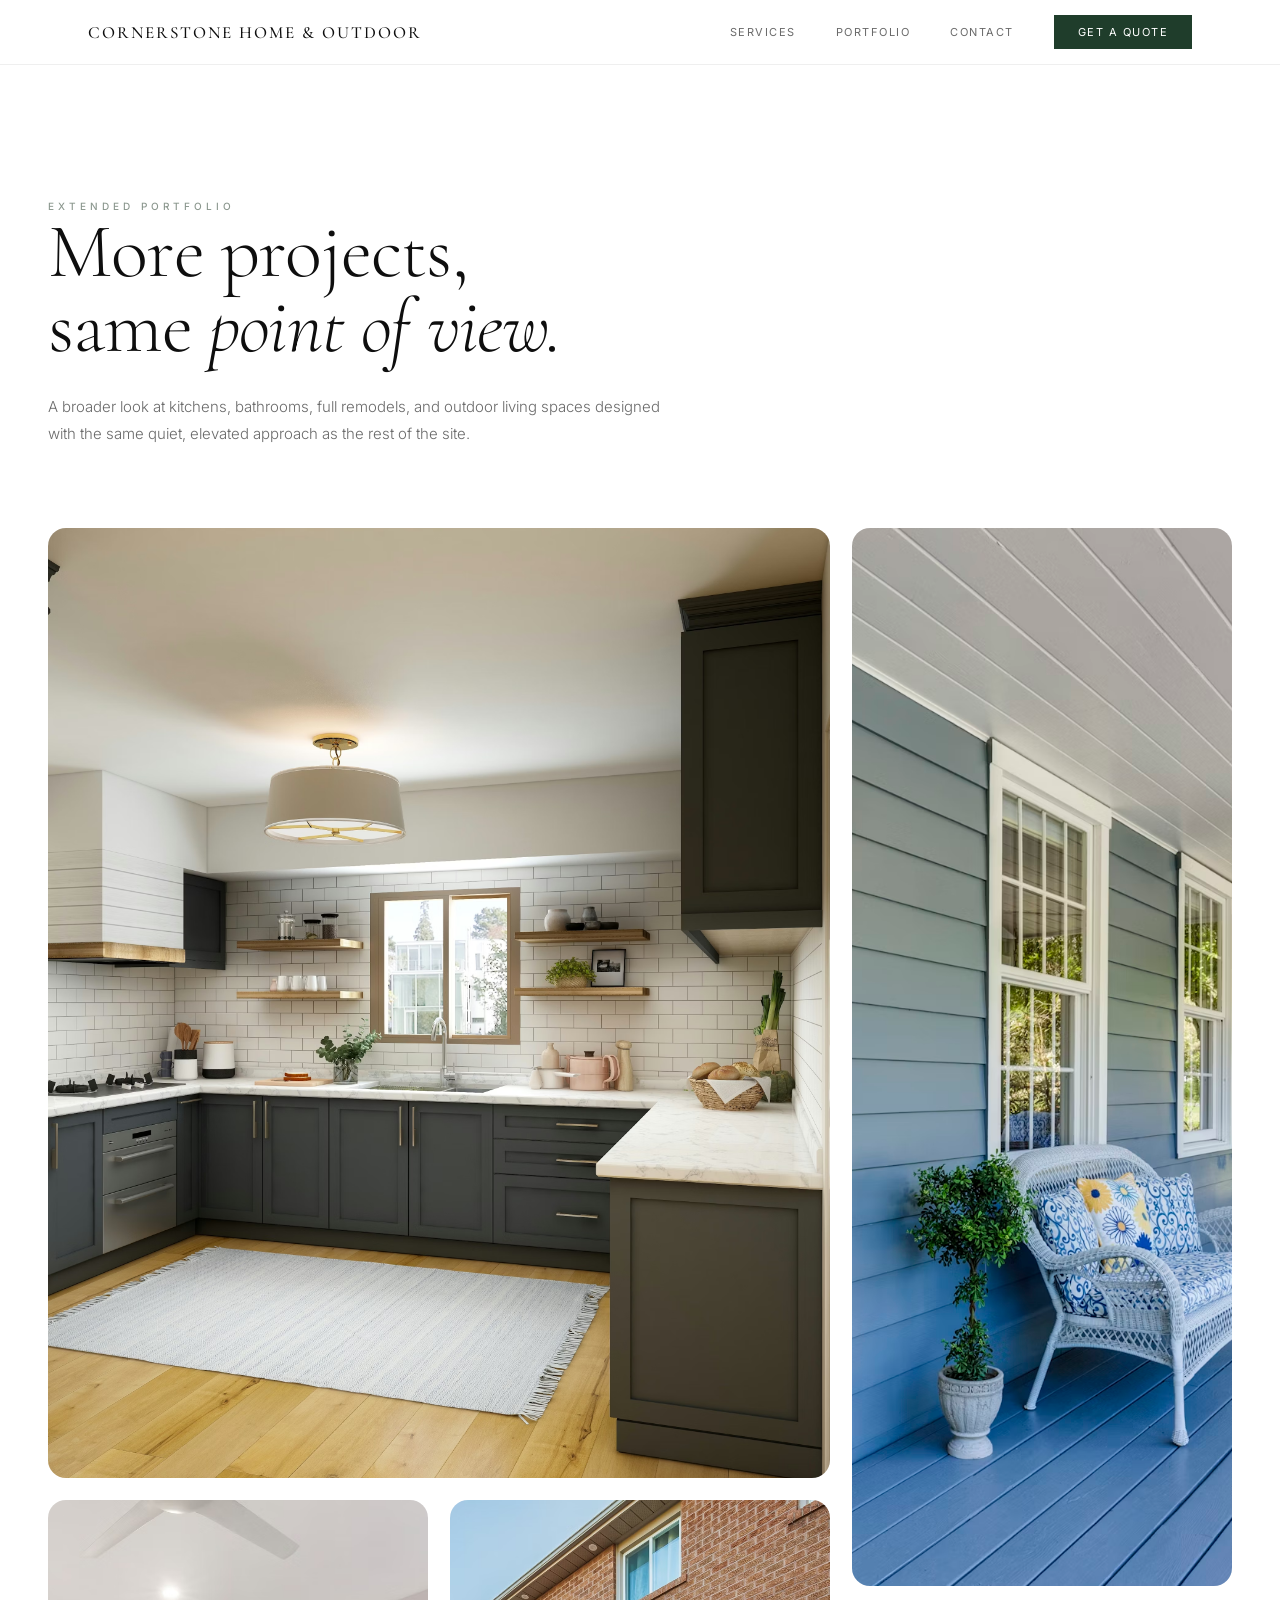
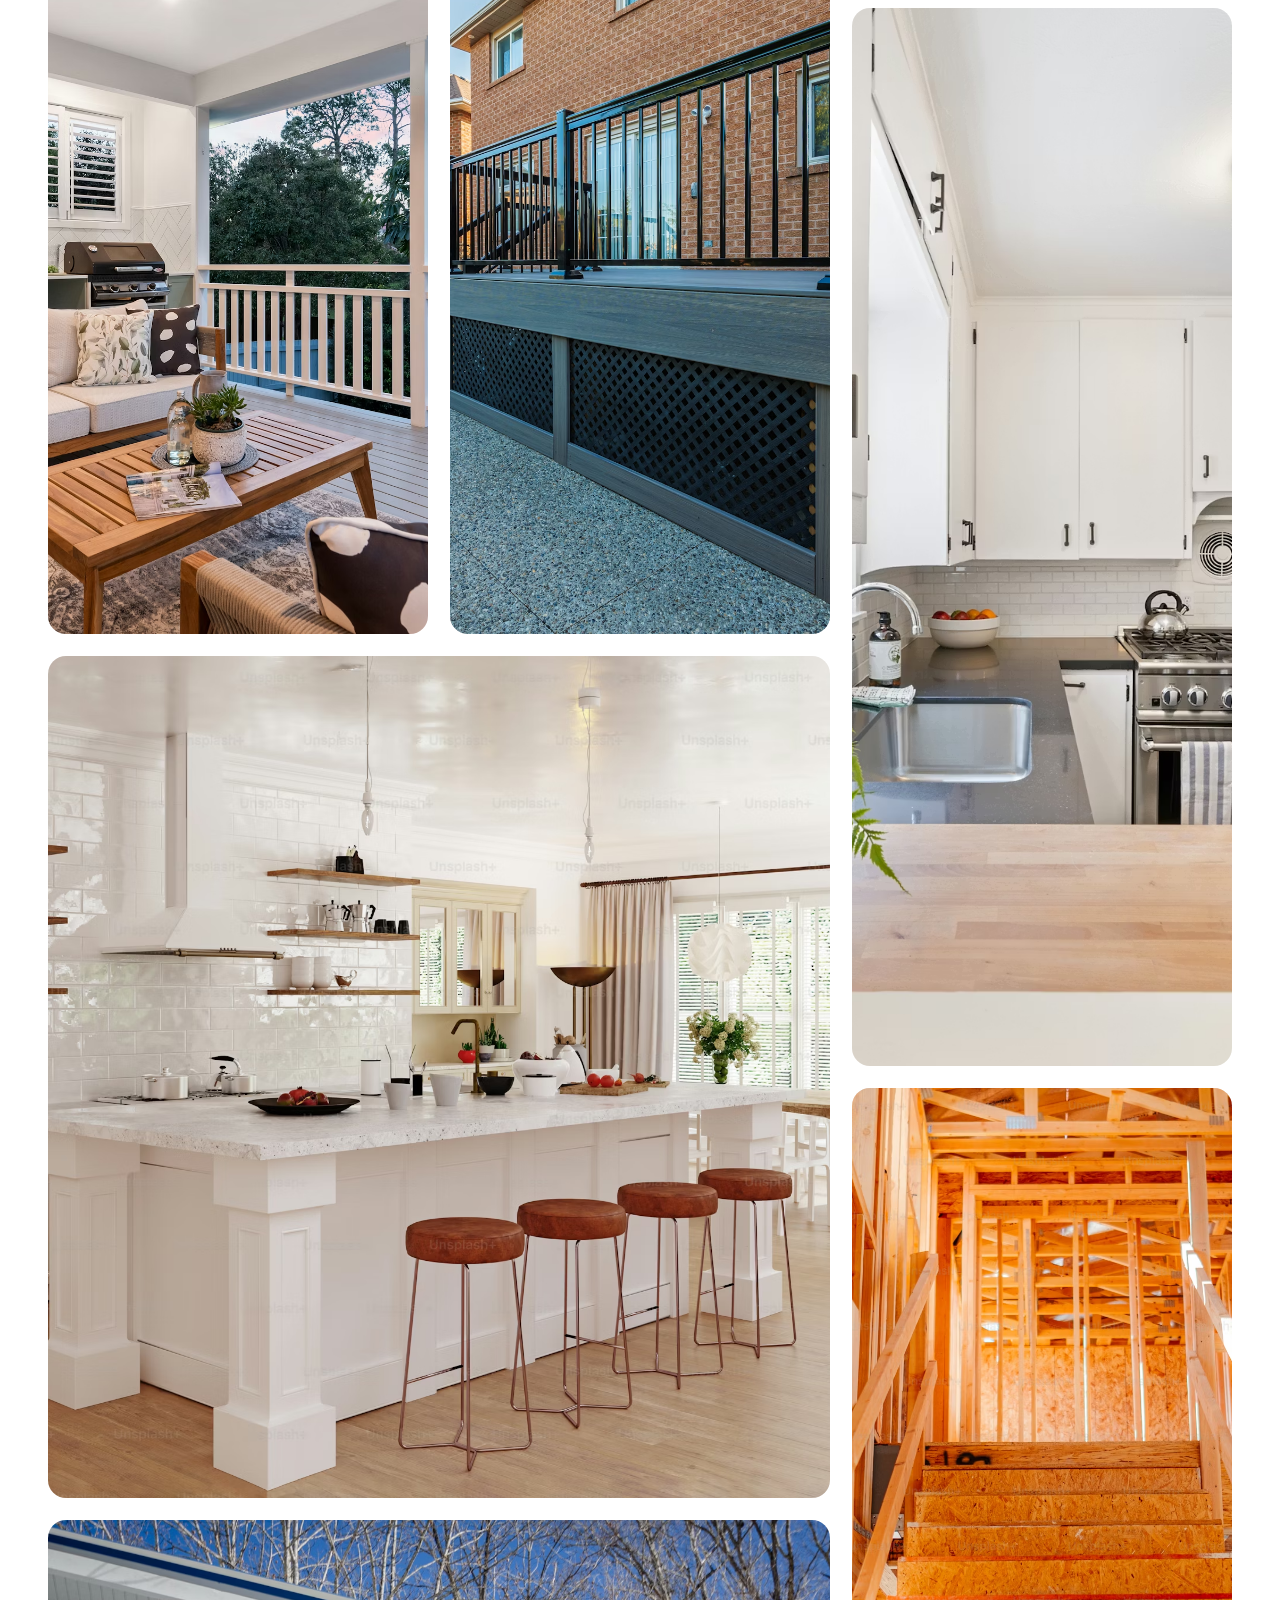
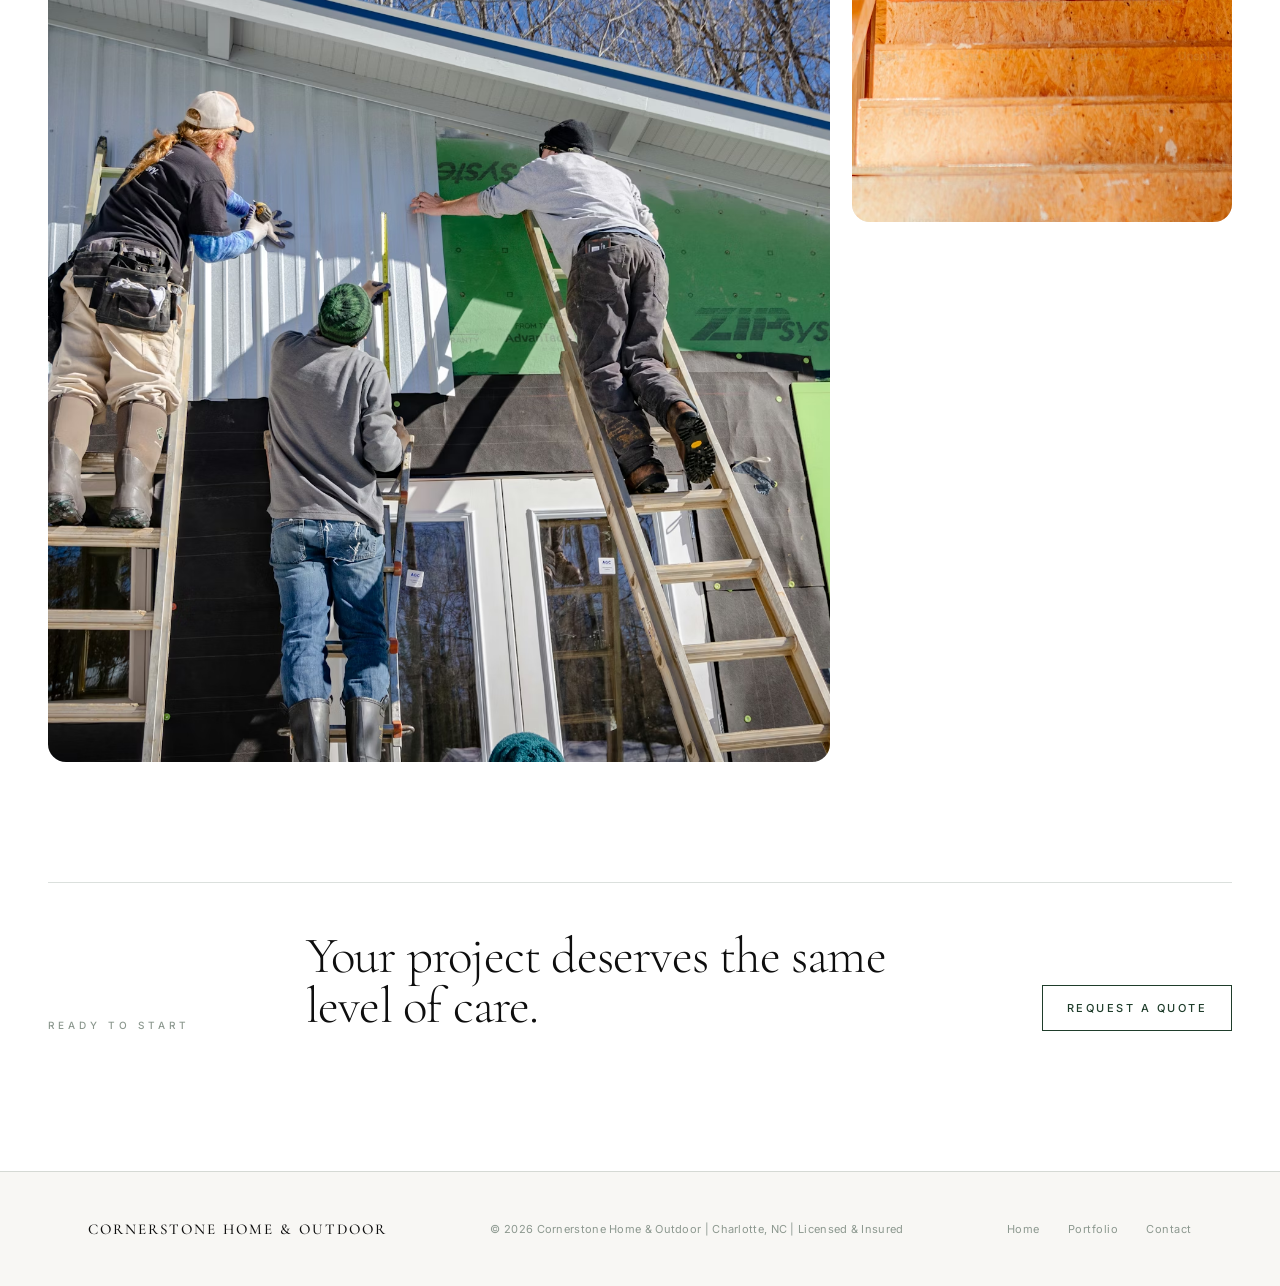
==== commit 872a2491: "Update portfolio gallery" ====
--- a/portfolio.html
+++ b/portfolio.html
@@ -47,104 +47,61 @@
 
       <section class="portfolio-page-grid-section" data-reveal>
         <div class="portfolio-page-grid">
+          <article class="portfolio-page-card tile-featured">
+            <img
+              src="./Imagenes/photo-1600489000022-c2086d79f9d4.avif"
+              alt="Cornerstone portfolio project"
+              loading="lazy"
+            />
+          </article>
           <article class="portfolio-page-card tile-tall">
             <img
-              src="https://images.unsplash.com/photo-1564078516393-cf04bd966897?q=80&amp;w=1374&amp;auto=format&amp;fit=crop&amp;ixlib=rb-4.1.0&amp;ixid=M3wxMjA3fDB8MHxwaG90by1wYWdlfHx8fGVufDB8fHx8fA%3D%3D"
-              alt="Living room renovation in Charlotte"
+              src="./Imagenes/photo-1560184897-ae75f418493e.avif"
+              alt="Cornerstone portfolio project"
               loading="lazy"
             />
-            <div class="portfolio-page-copy">
-              <span class="portfolio-page-tag">Full Home Remodel | Charlotte</span>
-              <h2>Layered living room renovation with a quieter palette.</h2>
-            </div>
-          </article>
-          <article class="portfolio-page-card tile-short">
-            <img
-              src="https://plus.unsplash.com/premium_photo-1676927898757-62a68132d483?q=80&amp;w=986&amp;auto=format&amp;fit=crop&amp;ixlib=rb-4.1.0&amp;ixid=M3wxMjA3fDB8MHxwaG90by1wYWdlfHx8fGVufDB8fHx8fA%3D%3D"
-              alt="Kitchen remodel in Myers Park"
-              loading="lazy"
-            />
-            <div class="portfolio-page-copy">
-              <span class="portfolio-page-tag">Kitchen Remodel | Myers Park</span>
-              <h2>Bright kitchen with refined detailing and integrated storage.</h2>
-            </div>
           </article>
           <article class="portfolio-page-card">
             <img
-              src="https://images.unsplash.com/photo-1609280069904-ab36feb3f20c?w=1400&amp;auto=format&amp;fit=crop&amp;q=60&amp;ixlib=rb-4.1.0&amp;ixid=M3wxMjA3fDB8MHxzZWFyY2h8OTF8fGJhdGhyb29tfGVufDB8fDB8fHww"
-              alt="Bathroom remodel in Dilworth"
+              src="./Imagenes/photo-1629079448105-35ab3e5152d4.avif"
+              alt="Cornerstone portfolio project"
               loading="lazy"
             />
-            <div class="portfolio-page-copy">
-              <span class="portfolio-page-tag">Bathroom Remodel | Dilworth</span>
-              <h2>Primary bath reimagined as a warm, spa-like retreat.</h2>
-            </div>
+          </article>
+          <article class="portfolio-page-card">
+            <img
+              src="./Imagenes/photo-1722881445918-75ae564ffced.avif"
+              alt="Cornerstone portfolio project"
+              loading="lazy"
+            />
           </article>
           <article class="portfolio-page-card tile-wide">
             <img
-              src="https://plus.unsplash.com/premium_photo-1686167991356-b60859d9a34f?q=80&amp;w=987&amp;auto=format&amp;fit=crop&amp;ixlib=rb-4.1.0&amp;ixid=M3wxMjA3fDB8MHxwaG90by1wYWdlfHx8fGVufDB8fHx8fA%3D%3D"
-              alt="Outdoor living in Fort Mill"
+              src="./Imagenes/premium_photo-1661962720375-ce9097fb4d69.avif"
+              alt="Cornerstone portfolio project"
               loading="lazy"
             />
-            <div class="portfolio-page-copy">
-              <span class="portfolio-page-tag">Outdoor Living | Fort Mill</span>
-              <h2>Outdoor entertaining zone designed to feel built-in and lasting.</h2>
-            </div>
+          </article>
+          <article class="portfolio-page-card tile-tall">
+            <img
+              src="./Imagenes/photo-1574739782594-db4ead022697.avif"
+              alt="Cornerstone portfolio project"
+              loading="lazy"
+            />
           </article>
           <article class="portfolio-page-card">
             <img
-              src="https://images.unsplash.com/photo-1484154218962-a197022b5858?q=80&amp;w=1740&amp;auto=format&amp;fit=crop"
-              alt="Kitchen remodel in SouthPark"
+              src="./Imagenes/premium_photo-1677782977189-d2ba571a679c.avif"
+              alt="Cornerstone portfolio project"
               loading="lazy"
             />
-            <div class="portfolio-page-copy">
-              <span class="portfolio-page-tag">Kitchen Remodel | SouthPark</span>
-              <h2>Classic white kitchen tailored for everyday ease.</h2>
-            </div>
-          </article>
-          <article class="portfolio-page-card tile-tall">
-            <img
-              src="https://images.unsplash.com/photo-1505693416388-ac5ce068fe85?q=80&amp;w=1600&amp;auto=format&amp;fit=crop"
-              alt="Primary suite renovation in Ballantyne"
-              loading="lazy"
-            />
-            <div class="portfolio-page-copy">
-              <span class="portfolio-page-tag">Primary Suite | Ballantyne</span>
-              <h2>Soft, architectural primary suite refresh with cleaner lines.</h2>
-            </div>
-          </article>
-          <article class="portfolio-page-card tile-short">
-            <img
-              src="https://images.unsplash.com/photo-1513694203232-719a280e022f?q=80&amp;w=1600&amp;auto=format&amp;fit=crop"
-              alt="Outdoor deck renovation in Marvin"
-              loading="lazy"
-            />
-            <div class="portfolio-page-copy">
-              <span class="portfolio-page-tag">Outdoor Deck | Marvin</span>
-              <h2>Back deck upgrade designed for evenings outside year-round.</h2>
-            </div>
-          </article>
-          <article class="portfolio-page-card">
-            <img
-              src="https://images.unsplash.com/photo-1494526585095-c41746248156?q=80&amp;w=1600&amp;auto=format&amp;fit=crop"
-              alt="Dining room renovation in Eastover"
-              loading="lazy"
-            />
-            <div class="portfolio-page-copy">
-              <span class="portfolio-page-tag">Interior Renovation | Eastover</span>
-              <h2>Dining space refreshed with custom lighting and warmer finishes.</h2>
-            </div>
           </article>
           <article class="portfolio-page-card tile-wide">
             <img
-              src="https://images.unsplash.com/photo-1600607687939-ce8a6c25118c?q=80&amp;w=1600&amp;auto=format&amp;fit=crop"
-              alt="Entry renovation in Weddington"
+              src="./Imagenes/photo-1546552356-3fae876a61ca.avif"
+              alt="Cornerstone portfolio project"
               loading="lazy"
             />
-            <div class="portfolio-page-copy">
-              <span class="portfolio-page-tag">Interior Remodel | Weddington</span>
-              <h2>Entry and circulation refresh with a more tailored arrival.</h2>
-            </div>
           </article>
         </div>
       </section>
--- a/styles/main.css
+++ b/styles/main.css
@@ -6,8 +6,8 @@
   --black: #0e0e0e;
   --ink: #1a1a1a;
   --gray: #6a6a6a;
-  --gray-lt: #aaaaaa;
-  --rule: #e4e4e4;
+  --gray-lt: #8c988f;
+  --rule: rgba(31, 61, 43, 0.16);
   --bg: #ffffff;
   --bg-warm: #f8f7f4;
 }
@@ -30,42 +30,6 @@
   background: var(--bg);
   -webkit-font-smoothing: antialiased;
   overflow-x: hidden;
-}
-
-.has-color-pops section,
-.has-color-pops .stats-bar,
-.has-color-pops .areas-section,
-.has-color-pops footer {
-  position: relative;
-}
-
-.has-color-pops section::before,
-.has-color-pops .stats-bar::before,
-.has-color-pops .areas-section::before {
-  content: "";
-  position: absolute;
-  width: 220px;
-  height: 220px;
-  border-radius: 50%;
-  pointer-events: none;
-  z-index: 0;
-  opacity: 0.7;
-  background: radial-gradient(circle, rgba(220, 231, 222, 0.5), rgba(220, 231, 222, 0));
-}
-
-.has-color-pops section:nth-of-type(odd)::before,
-.has-color-pops .stats-bar::before {
-  top: 8%;
-  right: -70px;
-  animation: floatGlowOne 14s ease-in-out infinite;
-}
-
-.has-color-pops section:nth-of-type(even)::before,
-.has-color-pops .areas-section::before {
-  bottom: 10%;
-  left: -80px;
-  background: radial-gradient(circle, rgba(239, 231, 219, 0.42), rgba(239, 231, 219, 0));
-  animation: floatGlowTwo 16s ease-in-out infinite;
 }
 
 [data-reveal] {
@@ -173,6 +137,7 @@
 .hero {
   margin-top: 84px;
   position: relative;
+  width: 100%;
 }
 
 .hero--main {
@@ -180,6 +145,14 @@
   height: 100vh;
   min-height: 600px;
   max-height: 1000px;
+  overflow: hidden;
+}
+
+.hero--main[data-reveal] {
+  opacity: 1;
+  transform: none;
+  filter: none;
+  transition: none;
 }
 
 .hero-bg,
@@ -198,16 +171,21 @@
   object-fit: cover;
   object-position: center 55%;
   display: block;
+  filter: brightness(0.7) saturate(0.94);
+  transform: scale(1.08);
+  animation:
+    heroImageIntro 2.6s cubic-bezier(0.22, 1, 0.36, 1) forwards,
+    heroImageFloat 11s ease-in-out 2.6s infinite alternate;
 }
 
 .hero-overlay {
   z-index: 1;
   background: linear-gradient(
     to top,
-    rgba(0, 0, 0, 0.24) 0%,
-    rgba(0, 0, 0, 0.16) 30%,
-    rgba(0, 0, 0, 0.1) 55%,
-    rgba(0, 0, 0, 0.04) 75%,
+    rgba(0, 0, 0, 0.42) 0%,
+    rgba(0, 0, 0, 0.24) 30%,
+    rgba(0, 0, 0, 0.14) 55%,
+    rgba(0, 0, 0, 0.06) 75%,
     rgba(0, 0, 0, 0) 100%
   );
 }
@@ -258,9 +236,9 @@
   height: calc(100% + 36px);
   background: radial-gradient(
     ellipse at 20% 30%,
-    rgba(28, 28, 28, 0.18) 0%,
-    rgba(28, 28, 28, 0.08) 38%,
-    rgba(28, 28, 28, 0) 75%
+    rgba(18, 18, 18, 0.28) 0%,
+    rgba(18, 18, 18, 0.12) 42%,
+    rgba(18, 18, 18, 0) 78%
   );
   filter: blur(14px);
   z-index: -1;
@@ -300,7 +278,7 @@
 .hero-lede-overlay {
   display: inline;
   padding: 7px 11px;
-  background: rgba(68, 68, 68, 0.28);
+  background: rgba(86, 86, 86, 0.4);
   backdrop-filter: blur(4px);
   -webkit-backdrop-filter: blur(4px);
   text-shadow: 0 1px 8px rgba(0, 0, 0, 0.14);
@@ -315,7 +293,6 @@
 }
 
 .btn-white,
-.btn-ghost,
 .text-link {
   text-decoration: none;
   text-transform: uppercase;
@@ -337,11 +314,12 @@
 }
 
 .btn-white,
-.btn-ghost,
 .text-link,
 .nav-right .cta,
 .form-submit {
-  animation: buttonPresence 7s ease-in-out infinite;
+  animation: buttonPresence 3.8s ease-in-out infinite;
+  position: relative;
+  overflow: hidden;
 }
 
 .btn-white:hover {
@@ -349,30 +327,31 @@
   color: #fff;
 }
 
-.btn-pulse {
-  animation: buttonPresence 7s ease-in-out infinite;
-}
-
-.btn-pulse::after {
+.btn-white::after,
+.text-link::after,
+.nav-right .cta::after,
+.form-submit::after {
   content: "";
   position: absolute;
   inset: 0;
   background: linear-gradient(
     110deg,
     transparent 0%,
-    rgba(255, 255, 255, 0.04) 42%,
-    rgba(255, 255, 255, 0.18) 50%,
-    rgba(255, 255, 255, 0.04) 58%,
+    rgba(255, 255, 255, 0.08) 40%,
+    rgba(255, 255, 255, 0.34) 50%,
+    rgba(255, 255, 255, 0.08) 60%,
     transparent 100%
   );
   transform: translateX(-140%);
-  animation: buttonShine 7s ease-in-out infinite;
+  animation: buttonShine 3.8s ease-in-out infinite;
+  pointer-events: none;
 }
 
 .btn-ghost {
   background: transparent;
   color: #fff;
   border: 1px solid rgba(255, 255, 255, 0.4);
+  box-shadow: inset 0 0 0 0 rgba(255, 255, 255, 0.08);
 }
 
 .btn-ghost:hover {
@@ -489,26 +468,7 @@
     transform 0.2s;
   position: relative;
   overflow: hidden;
-}
-
-.text-link::after,
-.nav-right .cta::after,
-.form-submit::after,
-.btn-ghost::after {
-  content: "";
-  position: absolute;
-  inset: 0;
-  background: linear-gradient(
-    110deg,
-    transparent 0%,
-    rgba(255, 255, 255, 0.02) 42%,
-    rgba(255, 255, 255, 0.14) 50%,
-    rgba(255, 255, 255, 0.02) 58%,
-    transparent 100%
-  );
-  transform: translateX(-150%);
-  animation: buttonShine 7s ease-in-out infinite;
-  pointer-events: none;
+  box-shadow: 0 0 0 0 rgba(31, 61, 43, 0.12);
 }
 
 .text-link:hover {
@@ -547,12 +507,12 @@
   left: -10px;
   right: -16px;
   bottom: 4px;
-  height: 18px;
+  height: 26px;
   background: linear-gradient(
     90deg,
-    rgba(220, 231, 222, 0),
-    rgba(220, 231, 222, 0.95),
-    rgba(220, 231, 222, 0)
+    rgba(126, 165, 135, 0),
+    rgba(190, 214, 194, 0.98),
+    rgba(126, 165, 135, 0)
   );
   z-index: -1;
   transform-origin: left center;
@@ -583,7 +543,8 @@
 
 .service-row:hover {
   transform: translateX(2px);
-  background: linear-gradient(90deg, rgba(220, 231, 222, 0.18), rgba(220, 231, 222, 0));
+  background: linear-gradient(90deg, rgba(190, 214, 194, 0.34), rgba(220, 231, 222, 0));
+  border-color: rgba(31, 61, 43, 0.24);
 }
 
 .service-row:first-child {
@@ -592,7 +553,7 @@
 
 .s-num {
   font-size: 11px;
-  color: var(--gray-lt);
+  color: rgba(31, 61, 43, 0.46);
   letter-spacing: 1.5px;
   font-weight: 400;
 }
@@ -627,6 +588,14 @@
   margin-bottom: 28px;
 }
 
+.split-text p {
+  max-width: 560px;
+  font-size: 15px;
+  font-weight: 300;
+  color: var(--gray);
+  line-height: 1.85;
+}
+
 .split-section {
   display: grid;
   grid-template-columns: 1fr 1fr;
@@ -680,16 +649,21 @@
 
 .work-section {
   padding: 140px 0;
+  width: 100%;
+  max-width: none;
+  margin: 0;
+  overflow: hidden;
+}
+
+.work-header {
   max-width: 1200px;
-  margin: 0 auto;
-}
-
-.work-header {
   display: flex;
   justify-content: space-between;
   align-items: flex-end;
   margin-bottom: 40px;
   padding: 0 48px;
+  margin-left: auto;
+  margin-right: auto;
 }
 
 .work-header h2 {
@@ -716,7 +690,7 @@
 .stories-track {
   display: flex;
   gap: 18px;
-  padding: 0 48px;
+  padding: 0 20px 0 48px;
   width: max-content;
   will-change: transform;
 }
@@ -768,9 +742,11 @@
 }
 
 .gallery-footer {
+  max-width: 1200px;
   padding: 32px 48px 0;
   display: flex;
   justify-content: center;
+  margin: 0 auto;
 }
 
 .process-section {
@@ -946,7 +922,7 @@
 .areas-divider {
   width: 1px;
   height: 40px;
-  background: var(--rule);
+  background: rgba(31, 61, 43, 0.22);
   flex-shrink: 0;
 }
 
@@ -960,7 +936,7 @@
   font-size: 12px;
   font-weight: 300;
   color: var(--gray);
-  border: 1px solid var(--rule);
+  border: 1px solid rgba(31, 61, 43, 0.18);
   padding: 6px 16px;
   letter-spacing: 0.3px;
 }
@@ -1243,13 +1219,18 @@
 .portfolio-page-grid {
   display: grid;
   grid-template-columns: repeat(12, 1fr);
-  grid-auto-rows: 28px;
-  gap: 24px;
+  grid-auto-flow: dense;
+  grid-auto-rows: 32px;
+  gap: 22px;
 }
 
 .portfolio-page-card {
+  position: relative;
   grid-column: span 4;
-  grid-row: span 18;
+  grid-row: span 14;
+  overflow: hidden;
+  border-radius: 18px;
+  background: #ececec;
 }
 
 .portfolio-page-card img {
@@ -1257,43 +1238,30 @@
   height: 100%;
   object-fit: cover;
   display: block;
-  border-radius: 18px;
-}
-
-.portfolio-page-copy {
-  padding: 16px 4px 0;
-}
-
-.portfolio-page-tag {
-  display: block;
-  font-size: 10px;
-  font-weight: 500;
-  letter-spacing: 2px;
-  text-transform: uppercase;
-  color: var(--gray-lt);
-}
-
-.portfolio-page-copy h2 {
-  font-family: "Cormorant Garamond", serif;
-  font-size: 28px;
-  font-weight: 300;
-  line-height: 1.08;
-  letter-spacing: -0.3px;
-  color: var(--black);
-  margin-top: 10px;
+  transition: transform 0.7s ease, filter 0.7s ease;
+}
+
+.portfolio-page-card:hover img {
+  filter: brightness(0.92);
+  transform: scale(1.035);
+}
+
+.tile-featured {
+  grid-column: span 8;
+  grid-row: span 18;
 }
 
 .tile-tall {
-  grid-row: span 23;
+  grid-row: span 20;
 }
 
 .tile-short {
-  grid-row: span 15;
+  grid-row: span 12;
 }
 
 .tile-wide {
   grid-column: span 8;
-  grid-row: span 18;
+  grid-row: span 16;
 }
 
 .portfolio-page-cta {
@@ -1317,24 +1285,24 @@
 @keyframes buttonPresence {
   0%,
   100% {
-    box-shadow: 0 0 0 0 rgba(31, 61, 43, 0);
-  }
-  8% {
-    box-shadow: 0 8px 24px rgba(31, 61, 43, 0.08);
-  }
-  14% {
-    box-shadow: 0 0 0 0 rgba(31, 61, 43, 0);
+    box-shadow: 0 0 0 0 rgba(31, 61, 43, 0.04);
+  }
+  35% {
+    box-shadow: 0 10px 28px rgba(31, 61, 43, 0.16);
+  }
+  55% {
+    box-shadow: 0 2px 10px rgba(31, 61, 43, 0.08);
   }
 }
 
 @keyframes buttonShine {
   0%,
-  70%,
+  55%,
   100% {
     transform: translateX(-140%);
   }
   18%,
-  24% {
+  34% {
     transform: translateX(140%);
   }
 }
@@ -1351,27 +1319,23 @@
   }
 }
 
-@keyframes floatGlowOne {
-  0%,
-  100% {
-    transform: translate3d(0, 0, 0) scale(1);
-    opacity: 0.6;
-  }
-  50% {
-    transform: translate3d(-12px, 12px, 0) scale(1.08);
-    opacity: 0.9;
-  }
-}
-
-@keyframes floatGlowTwo {
-  0%,
-  100% {
-    transform: translate3d(0, 0, 0) scale(1);
-    opacity: 0.5;
-  }
-  50% {
-    transform: translate3d(14px, -10px, 0) scale(1.06);
-    opacity: 0.82;
+@keyframes heroImageIntro {
+  from {
+    transform: scale(1.15);
+    filter: brightness(0.62) saturate(0.88);
+  }
+  to {
+    transform: scale(1.08);
+    filter: brightness(0.7) saturate(0.94);
+  }
+}
+
+@keyframes heroImageFloat {
+  from {
+    transform: scale(1.08) translate3d(0, 0, 0);
+  }
+  to {
+    transform: scale(1.14) translate3d(-28px, 16px, 0);
   }
 }
 
@@ -1394,12 +1358,6 @@
     align-items: flex-start;
   }
 
-  .has-color-pops section::before,
-  .has-color-pops .stats-bar::before,
-  .has-color-pops .areas-section::before {
-    width: 160px;
-    height: 160px;
-  }
 }
 
 @media (max-width: 900px) {
@@ -1519,6 +1477,7 @@
   }
 
   .portfolio-page-card,
+  .tile-featured,
   .tile-tall,
   .tile-short,
   .tile-wide {
